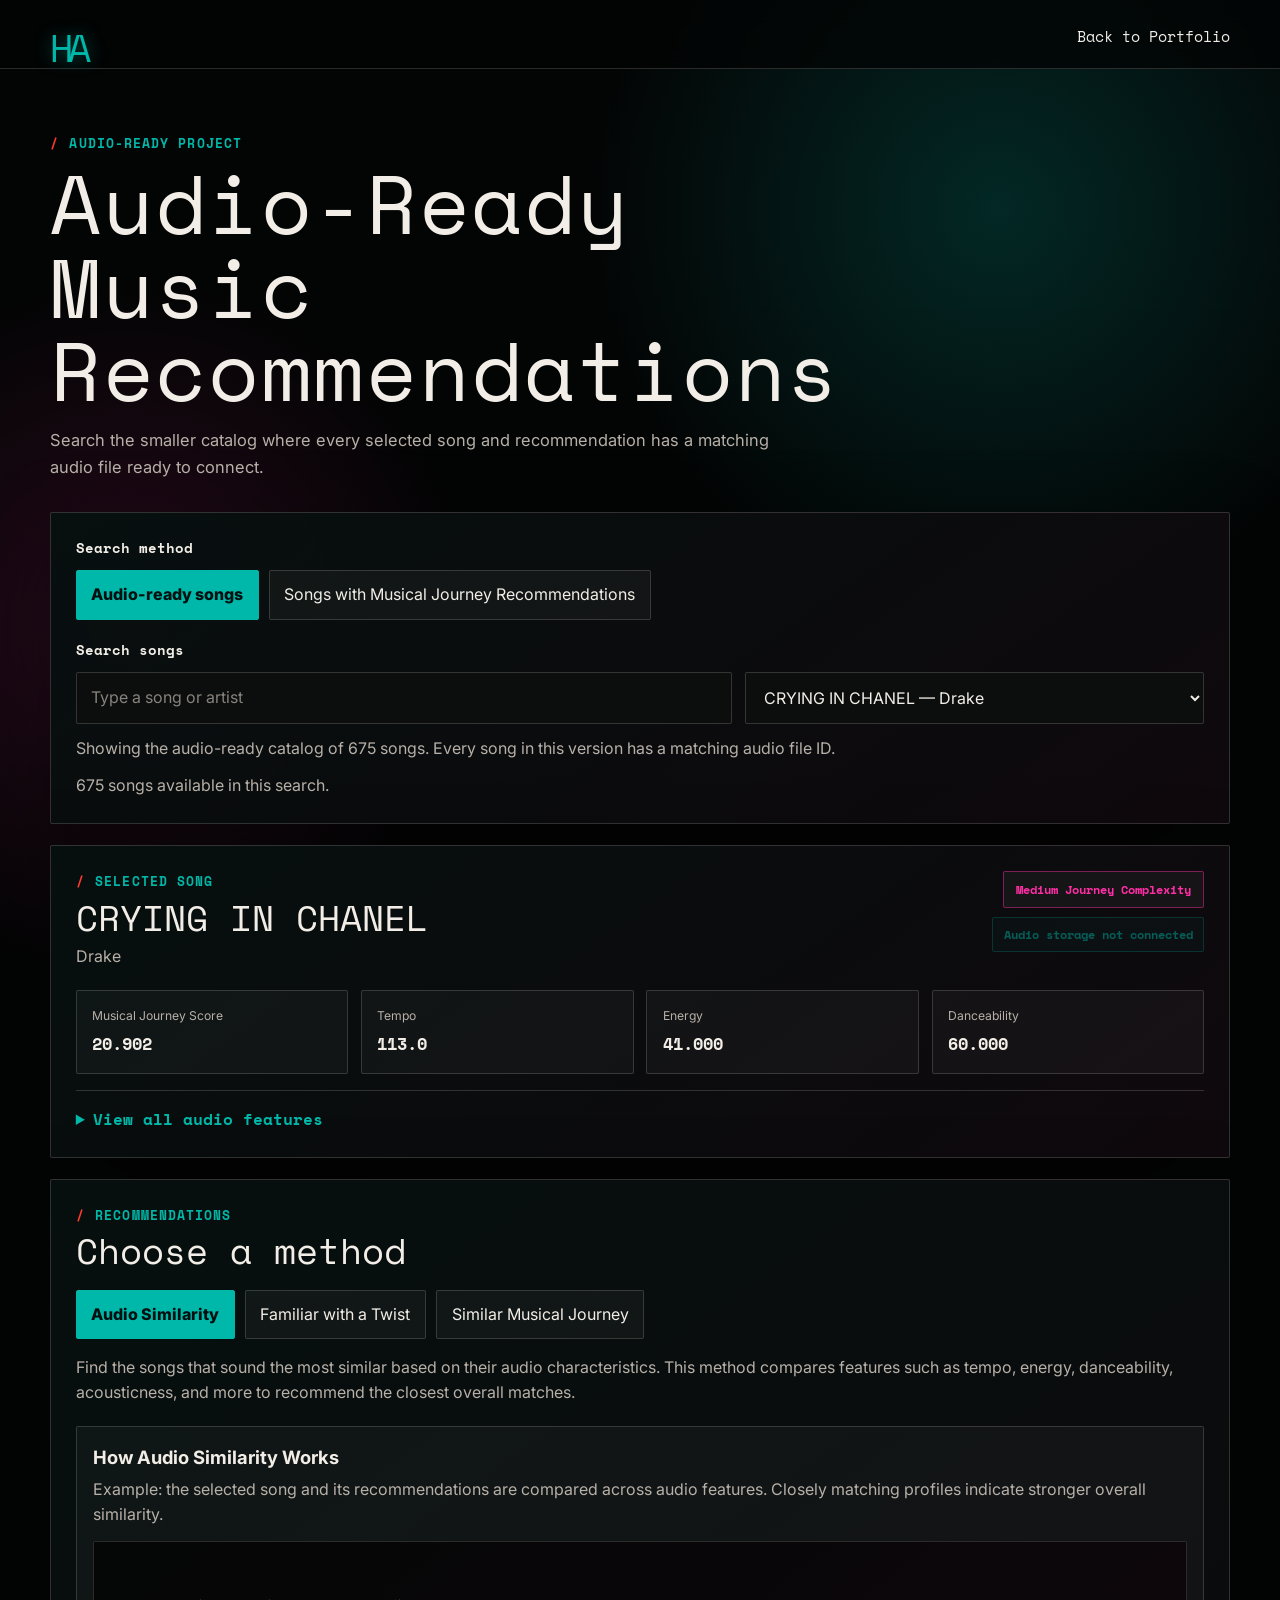
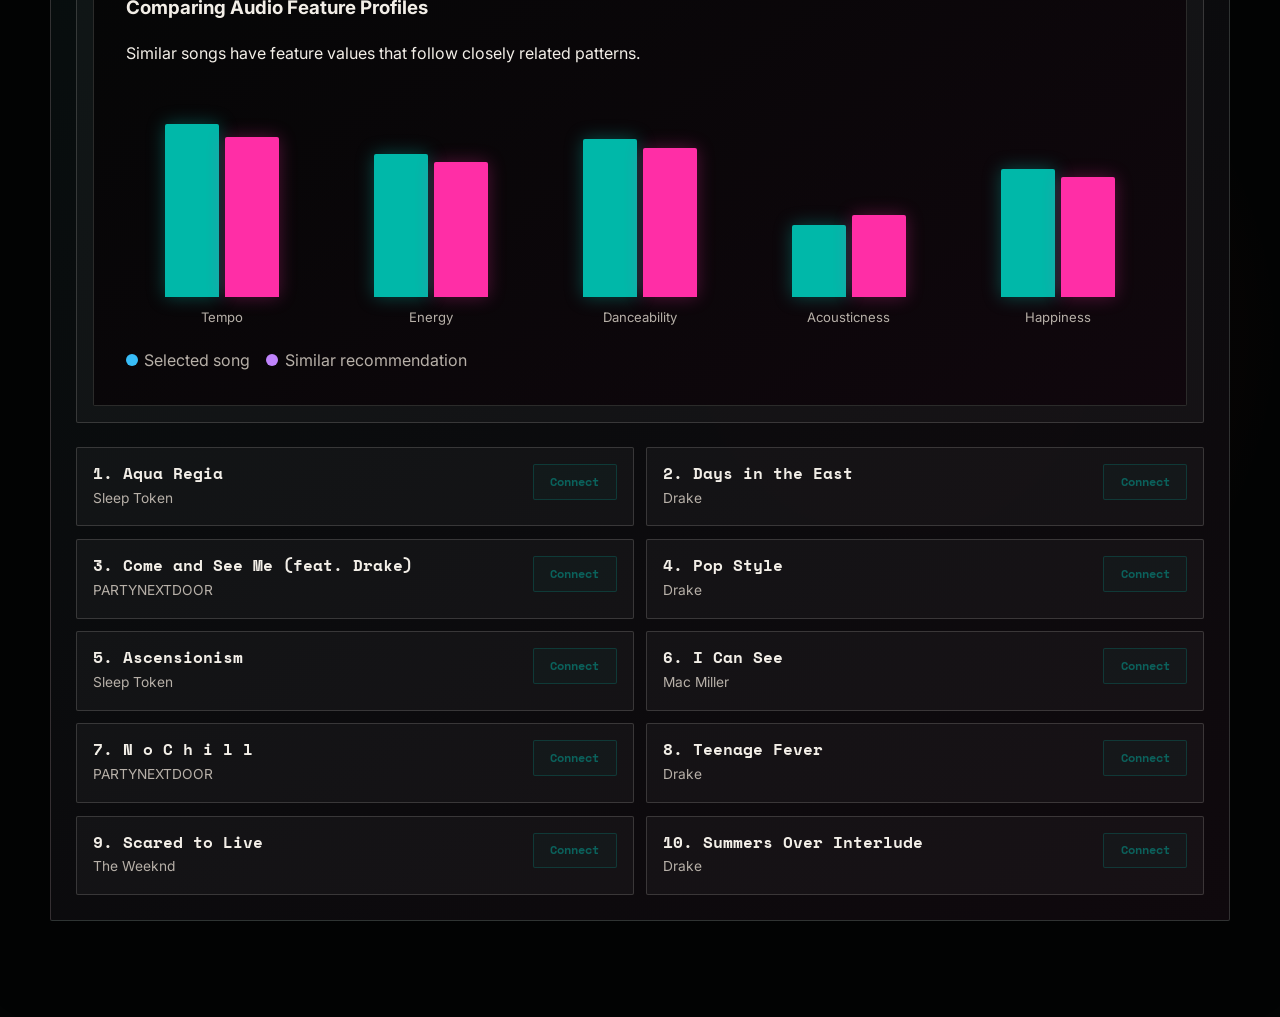
==== recommender-audio/index.html @ a824768b "Add audio-only recommender" ====
<!DOCTYPE html>
<html lang="en">
<head>
  <meta charset="UTF-8">
  <meta name="viewport" content="width=device-width, initial-scale=1.0">
  <title>Audio-Ready Music Recommendations | Harris_A Portfolio</title>
  <meta name="description" content="Audio-ready version of the interactive music recommender using only songs with connected audio files.">
  <link rel="preconnect" href="https://fonts.googleapis.com">
  <link rel="preconnect" href="https://fonts.gstatic.com" crossorigin>
  <link href="https://fonts.googleapis.com/css2?family=Inter:wght@300;400;500;600;700;800&family=Space+Mono:wght@400;700&display=swap" rel="stylesheet">
  <link rel="stylesheet" href="recommender.css">
  <style>
    .search-mode-row { display:flex; flex-wrap:wrap; gap:.65rem; margin-bottom:1.2rem; }
    .search-mode { min-height:40px; padding:.68rem .9rem; border:1px solid var(--border); border-radius:2px; color:var(--text); background:rgba(242,238,231,.04); cursor:pointer; }
    .search-mode.active { color:#021010; background:var(--teal); border-color:var(--teal); font-weight:800; }
    .search-mode-note, .trajectory-method-note { margin:.75rem 0 0; color:var(--muted); }
    .trajectory-method-note { padding:.8rem 1rem; border:1px dashed var(--border); border-radius:2px; }
    .method-tab:disabled { opacity:.42; cursor:not-allowed; }

    .method-visual { margin:1.25rem 0 1.5rem; padding:1rem; border:1px solid var(--border); border-radius:2px; background:rgba(242,238,231,.035); }
    .method-visual-copy { margin-bottom:.9rem; }
    .method-visual-copy h3 { margin:0 0 .35rem; font-size:1.15rem; }
    .method-visual-copy p { margin:0; color:var(--muted); line-height:1.55; }
    .method-visual-frame { overflow:hidden; border-radius:2px; background:#030404; border:1px solid var(--border); }
    .method-graphic { display:none; color:var(--text); background:linear-gradient(145deg,#050606,#10070d); }

    .audio-similarity-graphic { padding:2rem; min-height:330px; }
    .audio-bars { display:grid; grid-template-columns:repeat(5,1fr); gap:1rem; align-items:end; height:210px; margin-top:1.25rem; }
    .audio-bar-group { display:flex; justify-content:center; align-items:flex-end; gap:.35rem; height:100%; }
    .audio-bar { width:28%; min-width:18px; border-radius:2px 2px 0 0; }
    .audio-bar.selected { background:var(--teal); box-shadow:0 0 18px rgba(0,184,169,.38); }
    .audio-bar.match { background:var(--magenta); box-shadow:0 0 18px rgba(255,46,166,.3); }
    .audio-labels { display:grid; grid-template-columns:repeat(5,1fr); gap:1rem; margin-top:.65rem; text-align:center; color:var(--muted); font-size:.82rem; }
    .audio-legend { display:flex; flex-wrap:wrap; gap:1rem; margin-top:1.25rem; color:var(--muted); }
    .legend-dot { width:.75rem; height:.75rem; border-radius:50%; display:inline-block; margin-right:.4rem; }

    .svg-explainer { padding:.85rem; }
    .svg-explainer svg { display:block; width:100%; height:auto; max-height:500px; }
    .svg-title { font:700 26px "Space Mono",monospace; fill:#f2eee7; }
    .svg-subtitle { font:500 13px Inter,sans-serif; fill:#b7b0a8; }
    .svg-label { font:600 13px Inter,sans-serif; fill:#f2eee7; }
    .svg-small { font:500 11px Inter,sans-serif; fill:#b7b0a8; }
    .svg-axis { stroke:#7b7770; stroke-width:1.5; }
    .svg-grid { stroke:#1b4f4d; stroke-width:1; opacity:.48; }

    @media (max-width:650px) {
      .method-visual { padding:.7rem; }
      .audio-similarity-graphic { padding:1rem; min-height:280px; }
      .audio-bars { gap:.4rem; }
      .audio-labels { gap:.3rem; font-size:.65rem; }
      .svg-explainer { padding:.2rem; }
    }
  </style>
</head>
<body>
  <header class="rec-header">
    <div class="rec-container rec-nav">
      <a class="brand" href="../index.html">HA</a>
      <a class="back-link" href="../index.html">Back to Portfolio</a>
    </div>
  </header>

  <main class="rec-container">
    <section class="intro">
      <p class="eyebrow">Audio-Ready Project</p>
      <h1>Audio-Ready Music Recommendations</h1>
      <p>Search the smaller catalog where every selected song and recommendation has a matching audio file ready to connect.</p>
    </section>

    <section class="search-panel">
      <label>Search method</label>
      <div class="search-mode-row">
        <button class="search-mode active" type="button" data-search-mode="all">Audio-ready songs</button>
        <button class="search-mode" type="button" data-search-mode="trajectory">Songs with Musical Journey Recommendations</button>
      </div>
      <label for="song-search">Search songs</label>
      <div class="search-row">
        <input id="song-search" type="search" placeholder="Type a song or artist" autocomplete="off">
        <select id="song-select" aria-label="Select a song"><option value="">Loading songs...</option></select>
      </div>
      <p id="search-mode-note" class="search-mode-note"></p>
      <p id="load-status" class="status" role="status"></p>
    </section>

    <section id="selected-song" class="song-panel hidden">
      <div class="song-heading">
        <div><p class="eyebrow">Selected Song</p><h2 id="selected-title"></h2><p id="selected-artist" class="artist"></p></div>
        <div class="selected-actions">
          <div id="trajectory-badge" class="trajectory-badge"></div>
          <div id="selected-audio" class="selected-audio"></div>
        </div>
      </div>
      <div class="stats-grid">
        <article class="stat-card"><span>Musical Journey Score</span><strong id="trajectory-score">Unavailable</strong></article>
        <article class="stat-card"><span>Tempo</span><strong id="tempo-value">Unavailable</strong></article>
        <article class="stat-card"><span>Energy</span><strong id="energy-value">Unavailable</strong></article>
        <article class="stat-card"><span>Danceability</span><strong id="danceability-value">Unavailable</strong></article>
      </div>
      <details class="feature-details"><summary>View all audio features</summary><div id="feature-grid" class="feature-grid"></div></details>
    </section>

    <section id="recommendation-section" class="recommendation-panel hidden">
      <div class="section-title-row"><div><p class="eyebrow">Recommendations</p><h2>Choose a method</h2></div></div>
      <div class="method-tabs" role="tablist" aria-label="Recommendation method">
        <button class="method-tab active" type="button" data-method="cosine">Audio Similarity</button>
        <button class="method-tab" type="button" data-method="unique">Familiar with a Twist</button>
        <button class="method-tab" type="button" data-method="trajectory">Similar Musical Journey</button>
      </div>
      <p id="trajectory-method-note" class="trajectory-method-note hidden"></p>
      <p id="method-description" class="method-description"></p>

      <section id="method-visual" class="method-visual" aria-live="polite">
        <div class="method-visual-copy">
          <h3 id="method-visual-title"></h3>
          <p id="method-visual-caption"></p>
        </div>
        <div class="method-visual-frame">
          <div id="audio-similarity-graphic" class="method-graphic audio-similarity-graphic">
            <h3>Comparing Audio Feature Profiles</h3>
            <p>Similar songs have feature values that follow closely related patterns.</p>
            <div class="audio-bars">
              <div class="audio-bar-group"><span class="audio-bar selected" style="height:82%"></span><span class="audio-bar match" style="height:76%"></span></div>
              <div class="audio-bar-group"><span class="audio-bar selected" style="height:68%"></span><span class="audio-bar match" style="height:64%"></span></div>
              <div class="audio-bar-group"><span class="audio-bar selected" style="height:75%"></span><span class="audio-bar match" style="height:71%"></span></div>
              <div class="audio-bar-group"><span class="audio-bar selected" style="height:34%"></span><span class="audio-bar match" style="height:39%"></span></div>
              <div class="audio-bar-group"><span class="audio-bar selected" style="height:61%"></span><span class="audio-bar match" style="height:57%"></span></div>
            </div>
            <div class="audio-labels"><span>Tempo</span><span>Energy</span><span>Danceability</span><span>Acousticness</span><span>Happiness</span></div>
            <div class="audio-legend"><span><i class="legend-dot" style="background:#38bdf8"></i>Selected song</span><span><i class="legend-dot" style="background:#c084fc"></i>Similar recommendation</span></div>
          </div>

          <div id="unique-graphic" class="method-graphic svg-explainer">
            <svg viewBox="0 0 760 500" role="img" aria-labelledby="uniqueSvgTitle uniqueSvgDesc">
              <title id="uniqueSvgTitle">Familiar with a Twist recommendation example</title>
              <desc id="uniqueSvgDesc">A one-quadrant scatter plot of all songs. Ten equal red circles form a local cluster of the most similar sounding songs. A dashed yellow arrow points to the red point furthest toward the top right.</desc>
              <defs>
                <marker id="uniqueArrow" markerWidth="12" markerHeight="12" refX="10" refY="6" orient="auto"><path d="M0,0 L12,6 L0,12 Z" fill="#fbbf24"/></marker>
                <filter id="redGlow"><feGaussianBlur stdDeviation="3" result="b"/><feMerge><feMergeNode in="b"/><feMergeNode in="SourceGraphic"/></feMerge></filter>
                <filter id="yellowGlow"><feGaussianBlur stdDeviation="4" result="b"/><feMerge><feMergeNode in="b"/><feMergeNode in="SourceGraphic"/></feMerge></filter>
              </defs>
              <rect x="0" y="0" width="760" height="500" rx="22" fill="#0d1324"/>
              <text x="38" y="44" class="svg-title">Familiar with a Twist</text>
              <text x="38" y="67" class="svg-subtitle">Find a similar-sounding song that is also unusually distinctive.</text>

              <g transform="translate(82,92)">
                <line x1="0" y1="270" x2="520" y2="270" class="svg-axis"/>
                <line x1="0" y1="270" x2="0" y2="0" class="svg-axis"/>
                <g class="svg-grid">
                  <line x1="0" y1="216" x2="520" y2="216"/><line x1="0" y1="162" x2="520" y2="162"/><line x1="0" y1="108" x2="520" y2="108"/><line x1="0" y1="54" x2="520" y2="54"/>
                  <line x1="104" y1="0" x2="104" y2="270"/><line x1="208" y1="0" x2="208" y2="270"/><line x1="312" y1="0" x2="312" y2="270"/><line x1="416" y1="0" x2="416" y2="270"/>
                </g>
                <g fill="#6b7280" opacity=".72">
                  <circle cx="38" cy="242" r="4"/><circle cx="68" cy="220" r="4"/><circle cx="92" cy="245" r="4"/><circle cx="118" cy="201" r="4"/><circle cx="145" cy="231" r="4"/><circle cx="165" cy="186" r="4"/><circle cx="190" cy="214" r="4"/><circle cx="215" cy="174" r="4"/><circle cx="237" cy="225" r="4"/><circle cx="260" cy="145" r="4"/><circle cx="285" cy="198" r="4"/><circle cx="310" cy="130" r="4"/><circle cx="338" cy="178" r="4"/><circle cx="365" cy="110" r="4"/><circle cx="388" cy="154" r="4"/><circle cx="415" cy="88" r="4"/><circle cx="448" cy="126" r="4"/><circle cx="485" cy="65" r="4"/><circle cx="498" cy="113" r="4"/><circle cx="455" cy="196" r="4"/><circle cx="398" cy="224" r="4"/><circle cx="325" cy="240" r="4"/><circle cx="276" cy="92" r="4"/><circle cx="201" cy="106" r="4"/><circle cx="132" cy="147" r="4"/>
                </g>
                <g fill="#ef4444" filter="url(#redGlow)">
                  <circle cx="278" cy="186" r="8"/><circle cx="300" cy="165" r="8"/><circle cx="315" cy="199" r="8"/><circle cx="329" cy="149" r="8"/><circle cx="344" cy="181" r="8"/>
                  <circle cx="361" cy="158" r="8"/><circle cx="374" cy="194" r="8"/><circle cx="390" cy="169" r="8"/><circle cx="407" cy="183" r="8"/><circle cx="420" cy="132" r="8"/>
                </g>
                <path d="M505 50 C478 66 452 91 426 125" fill="none" stroke="#fbbf24" stroke-width="3" stroke-dasharray="8 7" marker-end="url(#uniqueArrow)" filter="url(#yellowGlow)"/>
                <text x="342" y="30" fill="#fbbf24" style="font:700 15px Inter,sans-serif">Recommended song</text>
                <text x="342" y="48" class="svg-small">Furthest along both axes among</text>
                <text x="342" y="63" class="svg-small">the 10 most similar sounding songs</text>
                <text x="430" y="298" class="svg-small">More unique on X axis →</text>
                <text x="-205" y="-22" class="svg-small" transform="rotate(-90)">More unique on Y axis →</text>
              </g>

              <g transform="translate(82,390)">
                <circle cx="0" cy="0" r="6" fill="#6b7280"/><text x="14" y="4" class="svg-small">All songs</text>
                <circle cx="130" cy="0" r="7" fill="#ef4444"/><text x="145" y="4" class="svg-small">10 most similar sounding songs</text>
              </g>
              <text x="82" y="432" class="svg-subtitle">Gray points represent all songs. Red points represent the 10 songs that sound most similar.</text>
              <text x="82" y="453" class="svg-subtitle">The recommendation is the red song furthest along both axes within that local cluster.</text>
              <text x="82" y="474" fill="#f8fafc" style="font:700 13px Inter,sans-serif">This gives you a familiar song with a unique twist.</text>
            </svg>
          </div>

          <div id="trajectory-graphic" class="method-graphic svg-explainer">
            <svg viewBox="0 0 760 500" role="img" aria-labelledby="journeySvgTitle journeySvgDesc">
              <title id="journeySvgTitle">Similar Musical Journey example</title>
              <desc id="journeySvgDesc">A three-dimensional feature-space graph showing a neon path through separated thirty-second song segments from start to finish.</desc>
              <defs>
                <linearGradient id="journeyLine" x1="0" y1="1" x2="1" y2="0"><stop offset="0" stop-color="#3b82f6"/><stop offset=".5" stop-color="#d946ef"/><stop offset="1" stop-color="#fb7185"/></linearGradient>
                <filter id="journeyGlow"><feGaussianBlur stdDeviation="5" result="b"/><feMerge><feMergeNode in="b"/><feMergeNode in="SourceGraphic"/></feMerge></filter>
              </defs>
              <rect x="0" y="0" width="760" height="500" rx="22" fill="#0d1324"/>
              <text x="38" y="44" class="svg-title">Similar Musical Journey</text>
              <text x="38" y="67" class="svg-subtitle">Follow how a song's audio changes from one 30-second segment to the next.</text>

              <g transform="translate(92,104)">
                <polygon points="45,260 470,260 575,185 150,185" fill="#111a2d" stroke="#334155" stroke-width="1.3"/>
                <polygon points="45,260 150,185 150,38 45,112" fill="#0e1728" stroke="#334155" stroke-width="1.3"/>
                <line x1="45" y1="260" x2="470" y2="260" class="svg-axis"/>
                <line x1="45" y1="260" x2="150" y2="185" class="svg-axis"/>
                <line x1="45" y1="260" x2="45" y2="112" class="svg-axis"/>
                <line x1="470" y1="260" x2="575" y2="185" class="svg-axis"/>
                <line x1="150" y1="185" x2="575" y2="185" class="svg-axis"/>
                <line x1="150" y1="185" x2="150" y2="38" class="svg-axis"/>
                <line x1="45" y1="112" x2="150" y2="38" class="svg-axis"/>

                <g class="svg-grid">
                  <line x1="130" y1="260" x2="235" y2="185"/><line x1="215" y1="260" x2="320" y2="185"/><line x1="300" y1="260" x2="405" y2="185"/><line x1="385" y1="260" x2="490" y2="185"/>
                  <line x1="66" y1="245" x2="491" y2="245"/><line x1="87" y1="230" x2="512" y2="230"/><line x1="108" y1="215" x2="533" y2="215"/><line x1="129" y1="200" x2="554" y2="200"/>
                  <line x1="45" y1="210" x2="150" y2="136"/><line x1="45" y1="160" x2="150" y2="86"/>
                </g>

                <g stroke="#64748b" stroke-width="1" stroke-dasharray="4 5" opacity=".65">
                  <line x1="92" y1="228" x2="92" y2="248"/><line x1="180" y1="162" x2="180" y2="207"/><line x1="270" y1="203" x2="270" y2="221"/>
                  <line x1="355" y1="119" x2="355" y2="204"/><line x1="450" y1="157" x2="450" y2="194"/><line x1="540" y1="72" x2="540" y2="188"/>
                </g>

                <path d="M92 228 C124 205 145 179 180 162 S235 181 270 203 S326 151 355 119 S414 131 450 157 S511 102 540 72" fill="none" stroke="url(#journeyLine)" stroke-width="7" stroke-linecap="round" filter="url(#journeyGlow)"/>
                <g stroke="#ffffff" stroke-width="2">
                  <circle cx="92" cy="228" r="11" fill="#3b82f6"/><circle cx="180" cy="162" r="10" fill="#6366f1"/><circle cx="270" cy="203" r="10" fill="#a855f7"/>
                  <circle cx="355" cy="119" r="10" fill="#d946ef"/><circle cx="450" cy="157" r="10" fill="#f472b6"/><circle cx="540" cy="72" r="11" fill="#fb7185"/>
                </g>
                <g class="svg-label">
                  <text x="66" y="278">Start</text><text x="69" y="294" class="svg-small">0:00</text>
                  <text x="156" y="143">0:30</text><text x="246" y="232">1:00</text><text x="332" y="99">1:30</text><text x="426" y="181">2:00</text><text x="519" y="50">Finish</text>
                </g>
                <text x="404" y="286" class="svg-small">Feature dimension 1 →</text>
                <text x="480" y="224" class="svg-small" transform="rotate(-35 480 224)">Feature dimension 2 →</text>
                <text x="-205" y="20" class="svg-small" transform="rotate(-90)">Feature dimension 3 →</text>
              </g>
              <text x="92" y="446" class="svg-subtitle">Each point is a 30-second segment placed in a three-dimensional audio feature space.</text>
              <text x="92" y="467" class="svg-subtitle">Songs are recommended when their paths change in a similar way from beginning to end.</text>
            </svg>
          </div>
        </div>
      </section>

      <div id="recommendation-list" class="recommendation-list"></div>
    </section>
  </main>
  <script src="audio-config.js?v=audio-only-1"></script>
  <script src="recommender.js?v=audio-only-1"></script>
</body>
</html>
---- recommender-audio/recommender.css ----
:root {
  --bg: #030404;
  --panel: #070808;
  --panel-2: #0d0f0f;
  --text: #f2eee7;
  --muted: #b7b0a8;
  --teal: #00b8a9;
  --magenta: #ff2ea6;
  --red: #ff3b30;
  --border: rgba(242,238,231,0.17);
  --accent: var(--teal);
  --accent-2: var(--magenta);
}

* {
  box-sizing: border-box;
}

html {
  color-scheme: dark;
}

body {
  position: relative;
  margin: 0;
  min-height: 100vh;
  font-family: "Inter", system-ui, sans-serif;
  color: var(--text);
  background:
    radial-gradient(circle at 78% 8%, rgba(0,184,169,0.2), transparent 26rem),
    radial-gradient(circle at 10% 24%, rgba(255,46,166,0.14), transparent 22rem),
    radial-gradient(circle at 70% 74%, rgba(255,59,48,0.12), transparent 24rem),
    var(--bg);
  line-height: 1.58;
}

body::before {
  content: "";
  position: fixed;
  inset: 0;
  z-index: 0;
  pointer-events: none;
  background:
    linear-gradient(rgba(0,184,169,0.05) 1px, transparent 1px),
    linear-gradient(90deg, rgba(0,184,169,0.04) 1px, transparent 1px);
  background-size: 76px 76px;
  opacity: 0.3;
}

button,
input,
select {
  font: inherit;
}

a {
  color: inherit;
  text-decoration: none;
}

.rec-header,
main {
  position: relative;
  z-index: 1;
}

.rec-container {
  width: min(1180px, 94%);
  margin: 0 auto;
}

.rec-header {
  position: sticky;
  top: 0;
  z-index: 20;
  border-bottom: 1px solid var(--border);
  background: rgba(3,4,4,0.78);
  backdrop-filter: blur(14px);
}

.rec-nav {
  min-height: 68px;
  display: flex;
  align-items: flex-end;
  justify-content: space-between;
  gap: 1rem;
}

.brand {
  color: var(--teal);
  font-family: "Space Mono", monospace;
  font-size: 2.35rem;
  line-height: 1;
  font-weight: 400;
  letter-spacing: -0.12em;
  text-shadow: 0 0 18px rgba(0,184,169,0.48);
}

.back-link {
  display: block;
  padding: 0 0 1.05rem;
  color: var(--text);
  font-family: "Space Mono", monospace;
  font-size: 0.95rem;
  border-bottom: 3px solid transparent;
}

.back-link:hover {
  border-color: var(--teal);
}

main {
  padding: 4rem 0 6rem;
}

.intro {
  max-width: 840px;
  margin-bottom: 2rem;
}

.intro h1 {
  margin: 0.45rem 0 1rem;
  color: var(--text);
  font-family: "Space Mono", monospace;
  font-size: clamp(2.4rem, 6.5vw, 5.6rem);
  font-weight: 400;
  line-height: 1;
  letter-spacing: 0.02em;
}

.intro p:last-child {
  max-width: 720px;
  color: var(--muted);
  font-size: 1.03rem;
}

.eyebrow {
  margin: 0;
  color: var(--teal);
  font-family: "Space Mono", monospace;
  text-transform: uppercase;
  letter-spacing: 0.08em;
  font-size: 0.84rem;
  font-weight: 700;
}

.eyebrow::before {
  content: "/";
  color: var(--red);
  margin-right: 0.65rem;
}

.search-panel,
.song-panel,
.recommendation-panel {
  margin-top: 1.3rem;
  padding: clamp(1rem, 3vw, 1.55rem);
  border: 1px solid var(--border);
  border-radius: 2px;
  background:
    linear-gradient(145deg, rgba(0,184,169,0.045), rgba(255,46,166,0.035)),
    rgba(7,8,8,0.94);
  box-shadow: 0 26px 80px rgba(0,0,0,0.34);
}

.search-panel label {
  display: block;
  margin-bottom: 0.65rem;
  color: var(--text);
  font-family: "Space Mono", monospace;
  font-size: 0.9rem;
  font-weight: 700;
}

.search-row {
  display: grid;
  grid-template-columns: minmax(0, 1fr) minmax(240px, 0.7fr);
  gap: 0.8rem;
}

input,
select {
  width: 100%;
  min-height: 48px;
  padding: 0.78rem 0.9rem;
  border: 1px solid var(--border);
  border-radius: 2px;
  color: var(--text);
  background: rgba(13,15,15,0.96);
}

input::placeholder {
  color: rgba(183,176,168,0.72);
}

input:focus,
select:focus,
button:focus-visible,
a:focus-visible {
  outline: 2px solid var(--teal);
  outline-offset: 2px;
}

.status {
  min-height: 1.4rem;
  margin: 0.75rem 0 0;
  color: var(--muted);
}

.hidden {
  display: none;
}

.song-heading,
.section-title-row {
  display: flex;
  justify-content: space-between;
  align-items: flex-start;
  gap: 1rem;
}

.song-heading h2,
.section-title-row h2 {
  margin: 0.4rem 0 0;
  color: var(--text);
  font-family: "Space Mono", monospace;
  font-size: clamp(1.4rem, 4vw, 2.25rem);
  font-weight: 400;
  line-height: 1.08;
}

.artist {
  margin: 0.4rem 0 0;
  color: var(--muted);
}

.selected-actions {
  flex: 0 0 auto;
  display: flex;
  flex-direction: column;
  align-items: flex-end;
  gap: 0.55rem;
}

.selected-audio {
  width: 100%;
  display: flex;
  justify-content: flex-end;
}

.trajectory-badge {
  flex: 0 0 auto;
  padding: 0.5rem 0.75rem;
  border: 1px solid var(--border);
  border-radius: 2px;
  font-family: "Space Mono", monospace;
  font-size: 0.76rem;
  font-weight: 700;
  text-transform: capitalize;
  background: rgba(242,238,231,0.045);
}

.trajectory-badge.low {
  border-color: rgba(0,184,169,0.48);
  color: var(--teal);
}

.trajectory-badge.medium {
  border-color: rgba(255,46,166,0.44);
  color: var(--magenta);
}

.trajectory-badge.high {
  border-color: rgba(255,59,48,0.5);
  color: var(--red);
}

.stats-grid {
  display: grid;
  grid-template-columns: repeat(4, minmax(0, 1fr));
  gap: 0.8rem;
  margin-top: 1.3rem;
}

.stat-card,
.feature-item {
  padding: 0.95rem;
  border: 1px solid var(--border);
  border-radius: 2px;
  background: rgba(242,238,231,0.035);
}

.stat-card span,
.feature-item span {
  display: block;
  color: var(--muted);
  font-size: 0.76rem;
  text-transform: capitalize;
}

.stat-card strong,
.feature-item strong {
  display: block;
  margin-top: 0.32rem;
  color: var(--text);
  font-family: "Space Mono", monospace;
  font-size: 1.08rem;
}

.feature-details {
  margin-top: 1rem;
  border-top: 1px solid var(--border);
  padding-top: 1rem;
}

.feature-details summary {
  cursor: pointer;
  color: var(--teal);
  font-family: "Space Mono", monospace;
  font-weight: 700;
}

.feature-grid {
  display: grid;
  grid-template-columns: repeat(5, minmax(0, 1fr));
  gap: 0.7rem;
  margin-top: 1rem;
}

.method-tabs {
  display: flex;
  flex-wrap: wrap;
  gap: 0.65rem;
  margin-top: 1.2rem;
}

.method-tab {
  min-height: 40px;
  padding: 0.68rem 0.9rem;
  border: 1px solid var(--border);
  border-radius: 2px;
  color: var(--text);
  background: rgba(242,238,231,0.04);
  cursor: pointer;
}

.method-tab:hover {
  border-color: rgba(0,184,169,0.7);
  color: var(--teal);
}

.method-tab.active {
  color: #021010;
  background: var(--teal);
  border-color: var(--teal);
  font-weight: 800;
}

.method-description {
  margin: 1rem 0;
  color: var(--muted);
}

.recommendation-list {
  display: grid;
  grid-template-columns: repeat(2, minmax(0, 1fr));
  gap: 0.8rem;
}

.recommendation-card {
  display: flex;
  justify-content: space-between;
  gap: 1rem;
  padding: 1rem;
  border: 1px solid var(--border);
  border-radius: 2px;
  background: rgba(242,238,231,0.035);
  cursor: pointer;
  transition: transform 0.22s ease, border-color 0.22s ease, background 0.22s ease;
}

.recommendation-card:hover {
  transform: translateY(-3px);
  border-color: rgba(255,46,166,0.52);
  background: rgba(242,238,231,0.055);
}

.recommendation-card h3 {
  margin: 0;
  color: var(--text);
  font-family: "Space Mono", monospace;
  font-size: 0.98rem;
  line-height: 1.25;
}

.recommendation-card p {
  margin: 0.25rem 0 0;
  color: var(--muted);
  font-size: 0.86rem;
}

.recommendation-meta {
  flex: 0 0 auto;
  display: flex;
  flex-direction: column;
  align-items: flex-end;
  gap: 0.55rem;
}

.score {
  color: var(--red);
  font-family: "Space Mono", monospace;
  font-weight: 700;
}

.audio-button {
  min-width: 84px;
  min-height: 34px;
  padding: 0.48rem 0.65rem;
  border: 1px solid rgba(0,184,169,0.45);
  border-radius: 2px;
  color: var(--teal);
  background: rgba(0,184,169,0.08);
  font-family: "Space Mono", monospace;
  font-size: 0.72rem;
  font-weight: 700;
  cursor: pointer;
  transition: border-color 0.22s ease, color 0.22s ease, background 0.22s ease;
}

.audio-button:hover {
  border-color: var(--magenta);
  color: var(--text);
  background: rgba(255,46,166,0.12);
}

.audio-button.playing {
  border-color: var(--red);
  color: #050606;
  background: var(--red);
}

.audio-button:disabled {
  cursor: not-allowed;
  opacity: 0.48;
}

.audio-button-large {
  min-width: 178px;
}

.empty-state {
  grid-column: 1 / -1;
  padding: 1rem;
  border: 1px dashed var(--border);
  border-radius: 2px;
  color: var(--muted);
}

@media (max-width: 800px) {
  .search-row {
    grid-template-columns: 1fr;
  }

  .stats-grid {
    grid-template-columns: repeat(2, minmax(0, 1fr));
  }

  .feature-grid {
    grid-template-columns: repeat(2, minmax(0, 1fr));
  }

  .recommendation-list {
    grid-template-columns: 1fr;
  }
}

@media (max-width: 520px) {
  .rec-container {
    width: min(100%, 94%);
  }

  main {
    padding-top: 2.7rem;
  }

  .rec-nav {
    min-height: 62px;
  }

  .brand {
    font-size: 1.9rem;
  }

  .back-link {
    font-size: 0.78rem;
    padding-bottom: 0.8rem;
  }

  .intro h1 {
    max-width: 100%;
    font-size: clamp(1.75rem, 8.7vw, 2.35rem);
    overflow-wrap: anywhere;
  }

  .song-heading {
    flex-direction: column;
  }

  .selected-actions,
  .trajectory-badge,
  .selected-audio {
    align-self: flex-start;
    align-items: flex-start;
    justify-content: flex-start;
  }

  .stats-grid,
  .feature-grid {
    grid-template-columns: 1fr;
  }

  .method-tabs {
    display: grid;
    grid-template-columns: 1fr;
  }

  .method-tab {
    width: 100%;
  }

  .recommendation-card {
    align-items: flex-start;
  }

  .recommendation-meta {
    align-items: flex-end;
  }
}
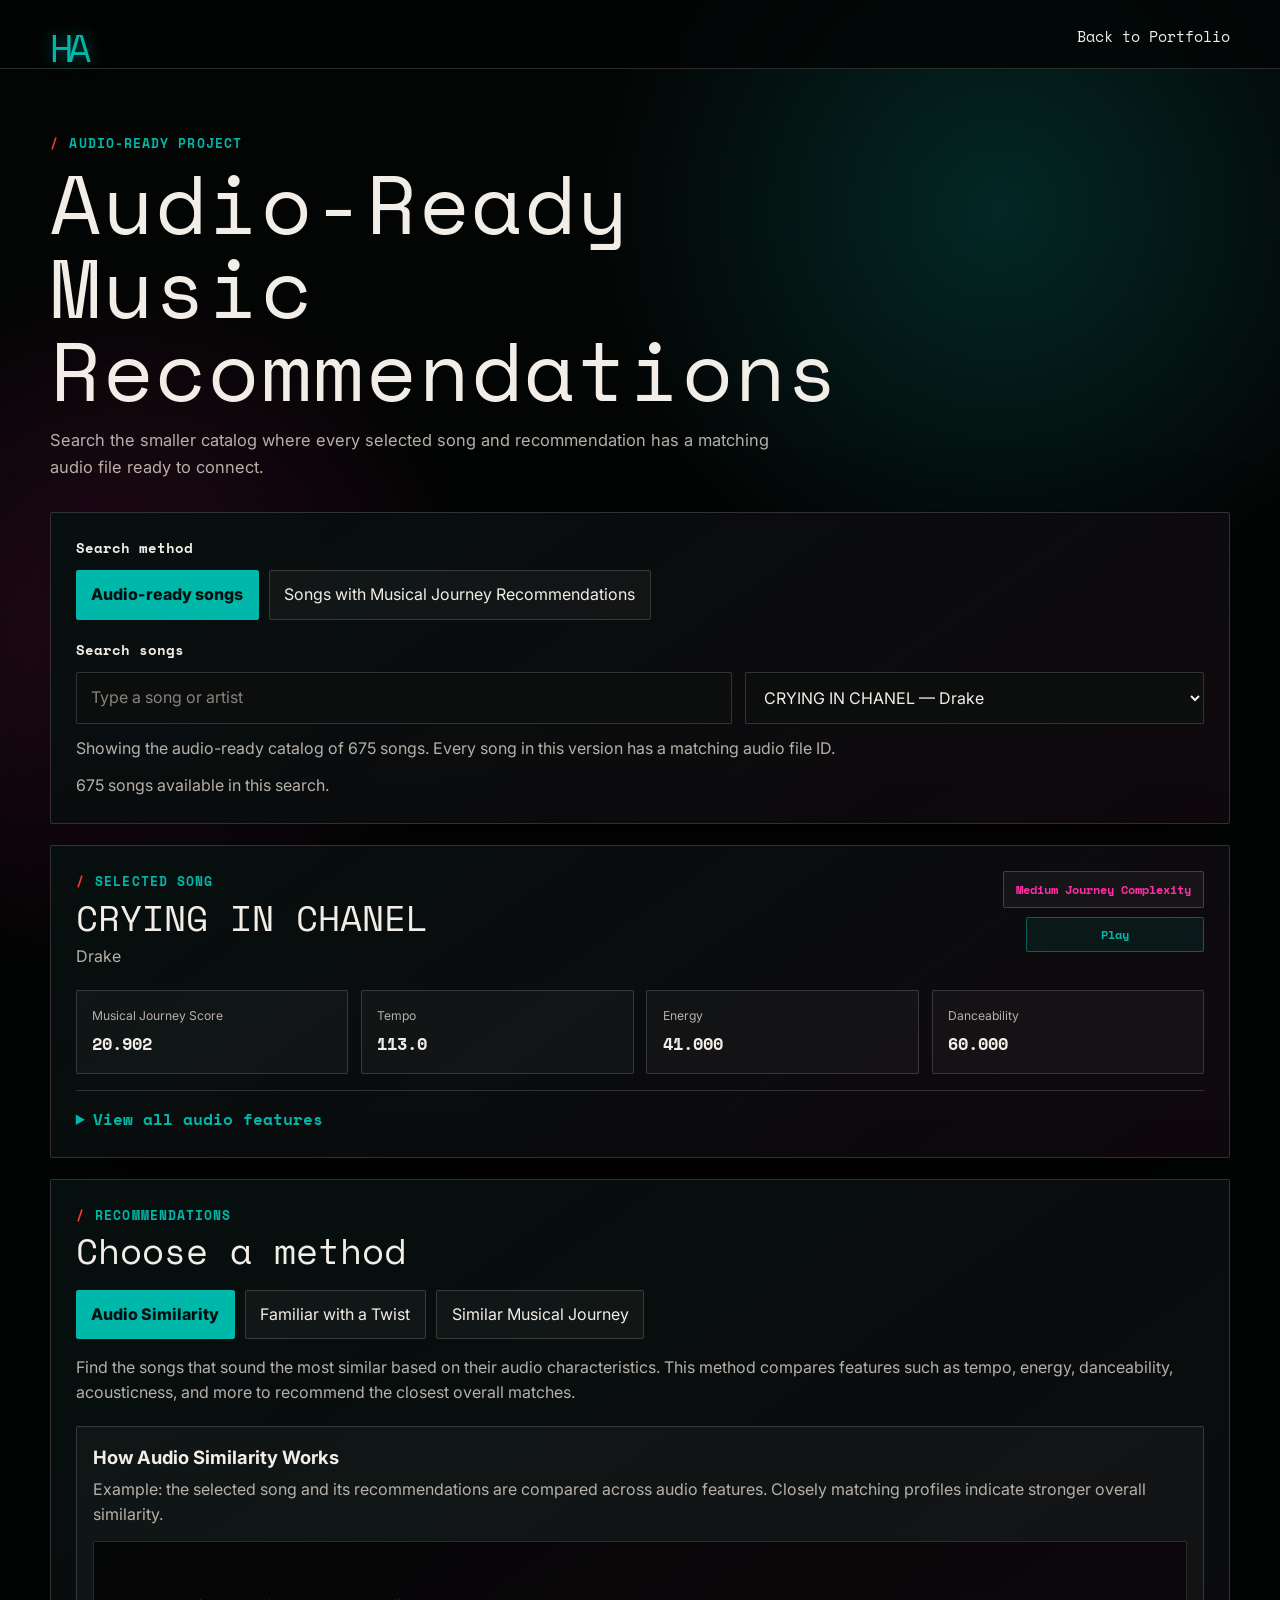
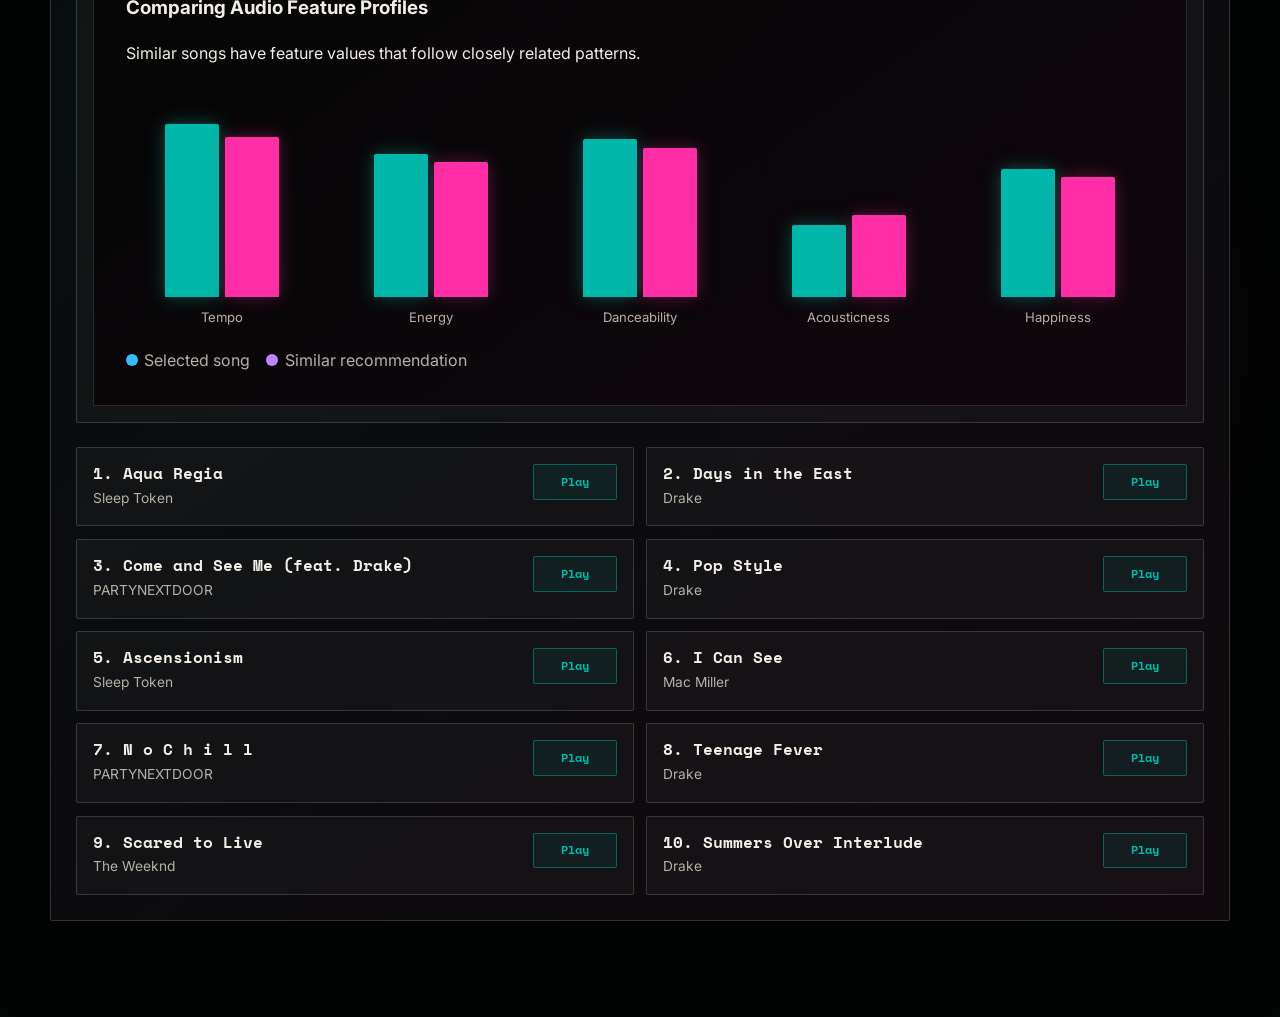
==== commit 1936c033: "Connect audio recommender to R2" ====
--- a/recommender-audio/index.html
+++ b/recommender-audio/index.html
@@ -231,7 +231,7 @@
       <div id="recommendation-list" class="recommendation-list"></div>
     </section>
   </main>
-  <script src="audio-config.js?v=audio-only-1"></script>
+  <script src="audio-config.js?v=audio-only-2"></script>
   <script src="recommender.js?v=audio-only-1"></script>
 </body>
 </html>
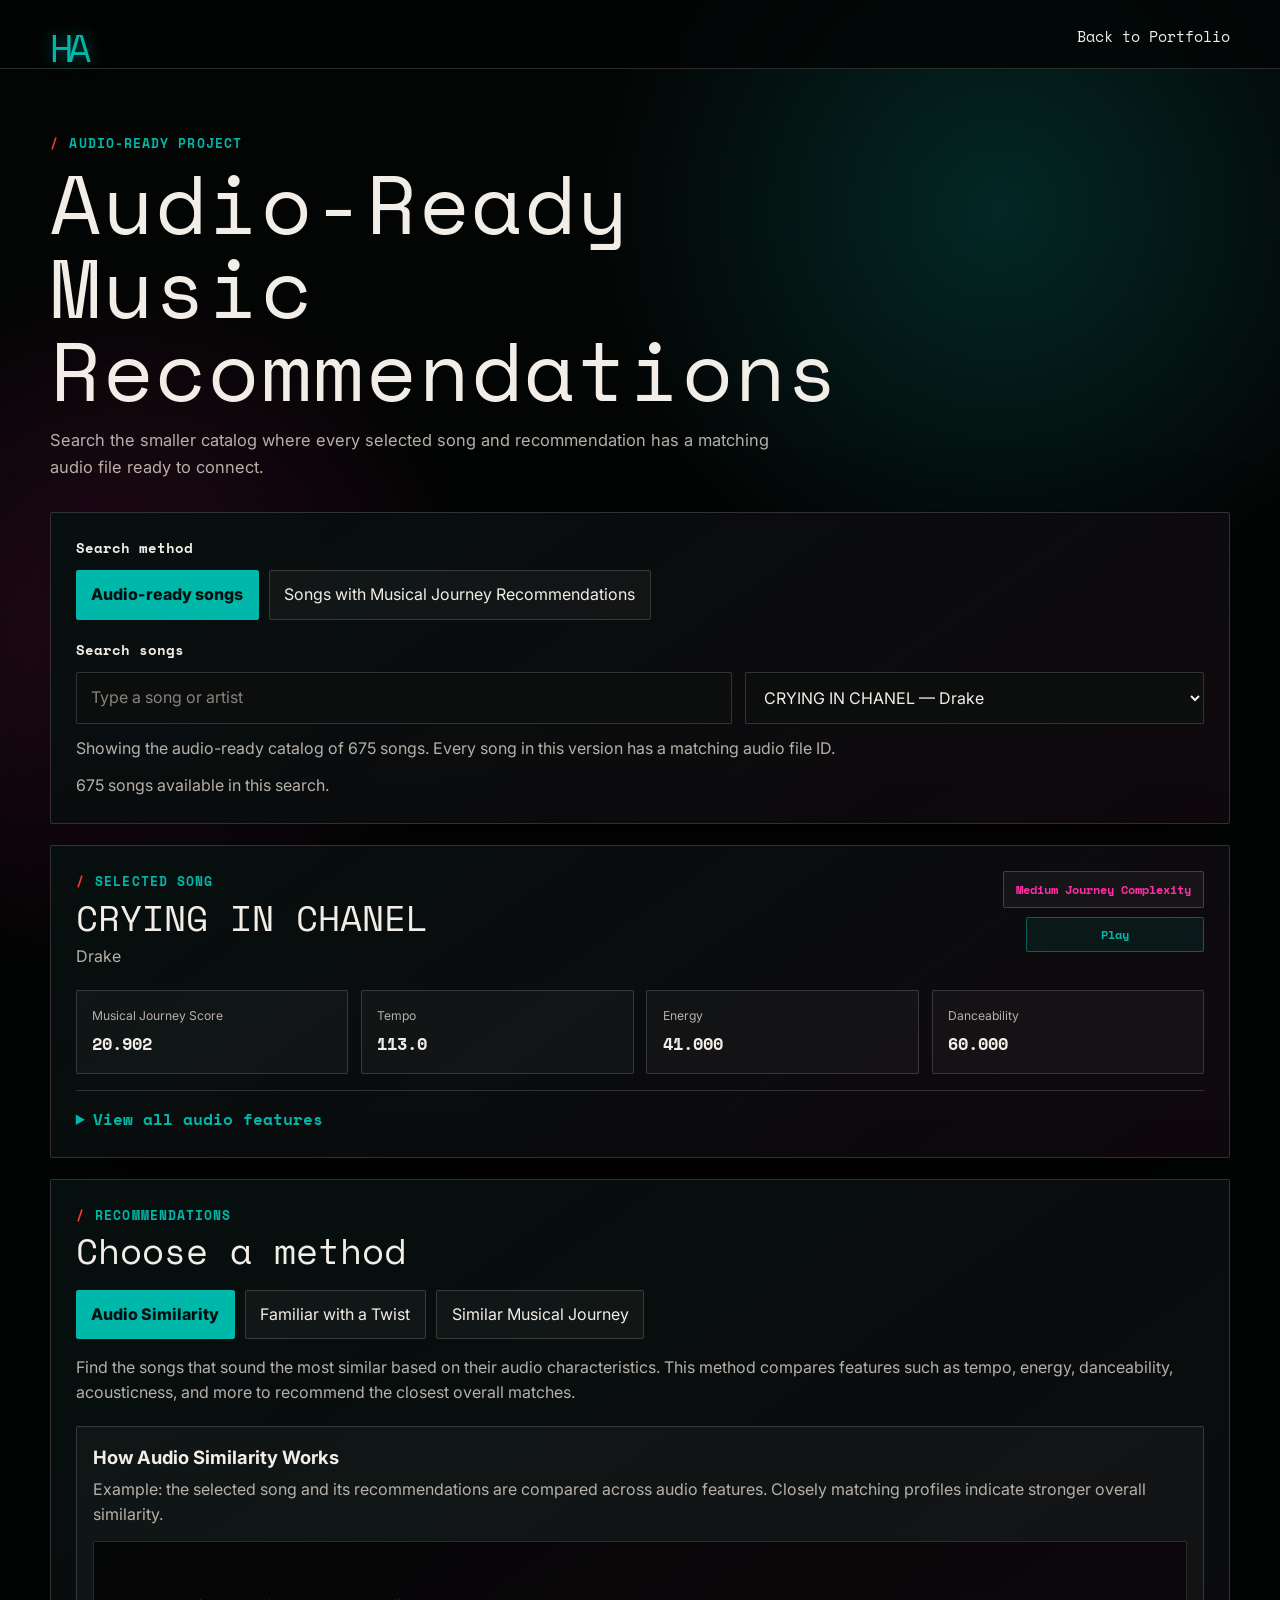
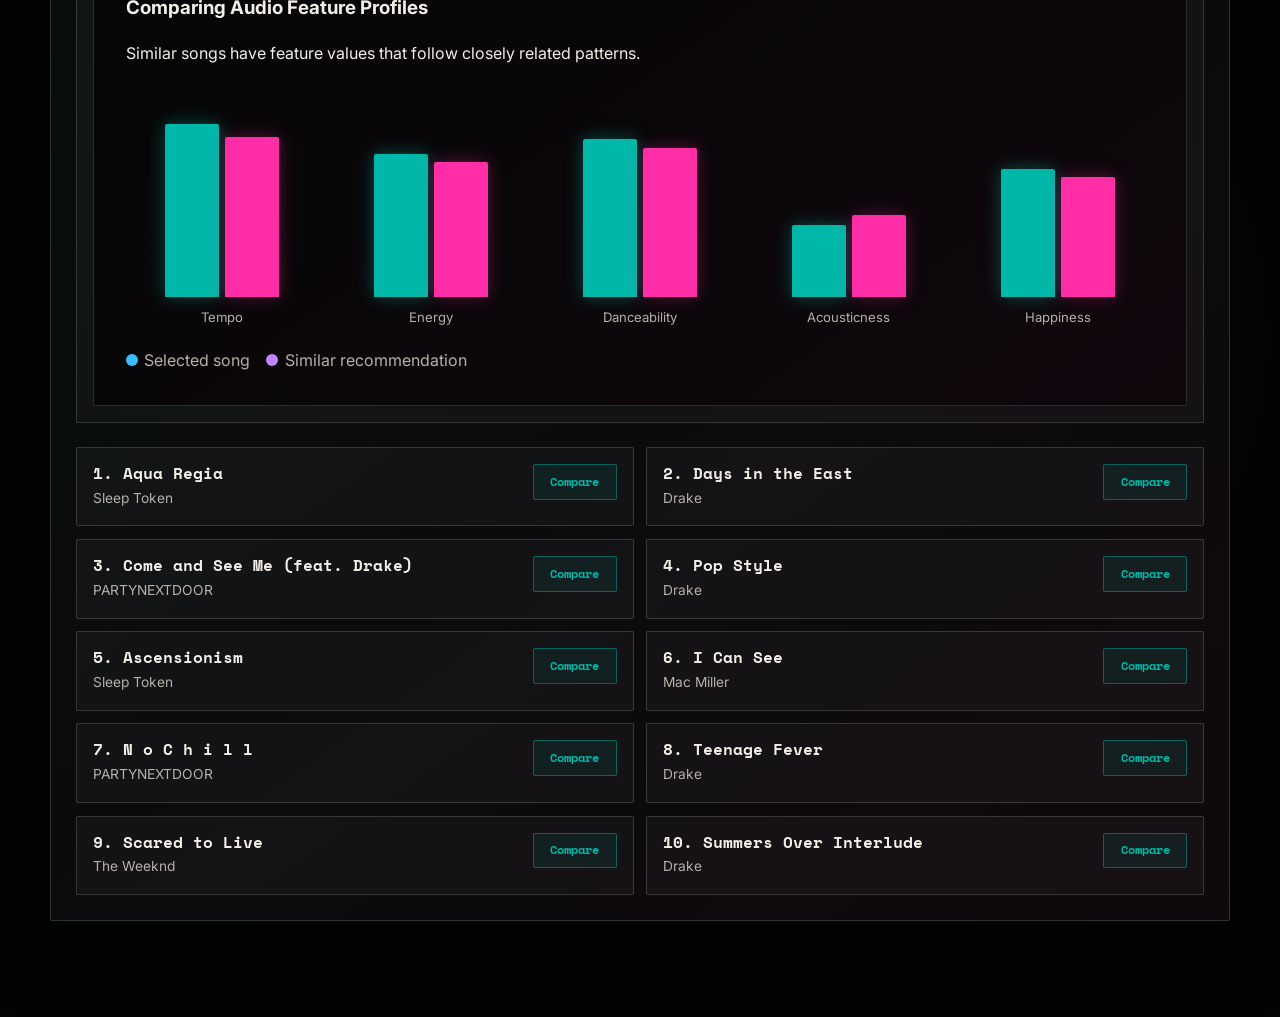
==== commit b678f156: "Add recommendation compare drawer" ====
--- a/recommender-audio/index.html
+++ b/recommender-audio/index.html
@@ -8,7 +8,7 @@
   <link rel="preconnect" href="https://fonts.googleapis.com">
   <link rel="preconnect" href="https://fonts.gstatic.com" crossorigin>
   <link href="https://fonts.googleapis.com/css2?family=Inter:wght@300;400;500;600;700;800&family=Space+Mono:wght@400;700&display=swap" rel="stylesheet">
-  <link rel="stylesheet" href="recommender.css">
+  <link rel="stylesheet" href="recommender.css?v=compare-drawer-1">
   <style>
     .search-mode-row { display:flex; flex-wrap:wrap; gap:.65rem; margin-bottom:1.2rem; }
     .search-mode { min-height:40px; padding:.68rem .9rem; border:1px solid var(--border); border-radius:2px; color:var(--text); background:rgba(242,238,231,.04); cursor:pointer; }
@@ -231,7 +231,7 @@
       <div id="recommendation-list" class="recommendation-list"></div>
     </section>
   </main>
-  <script src="audio-config.js?v=audio-only-2"></script>
-  <script src="recommender.js?v=audio-only-1"></script>
+  <script src="audio-config.js?v=audio-player-1"></script>
+  <script src="recommender.js?v=compare-drawer-1"></script>
 </body>
 </html>
--- a/recommender-audio/recommender.css
+++ b/recommender-audio/recommender.css
@@ -449,6 +449,249 @@
   min-width: 178px;
 }
 
+.audio-player {
+  display: grid;
+  grid-template-columns: minmax(0, 1fr) auto;
+  gap: 0.9rem 1rem;
+  align-items: center;
+  margin-top: 1.1rem;
+  padding: 0.95rem;
+  border: 1px solid rgba(0,184,169,0.34);
+  border-radius: 2px;
+  background:
+    linear-gradient(135deg, rgba(0,184,169,0.075), rgba(255,46,166,0.055)),
+    rgba(3,4,4,0.72);
+}
+
+.audio-player.hidden {
+  display: none;
+}
+
+.audio-player-meta {
+  min-width: 0;
+}
+
+.audio-player-meta span {
+  display: block;
+  color: var(--teal);
+  font-family: "Space Mono", monospace;
+  font-size: 0.72rem;
+  font-weight: 700;
+  text-transform: uppercase;
+  letter-spacing: 0.08em;
+}
+
+.audio-player-meta strong {
+  display: block;
+  margin-top: 0.25rem;
+  overflow: hidden;
+  color: var(--text);
+  font-family: "Space Mono", monospace;
+  font-size: 0.95rem;
+  font-weight: 400;
+  line-height: 1.25;
+  text-overflow: ellipsis;
+  white-space: nowrap;
+}
+
+.audio-player-controls {
+  display: flex;
+  align-items: center;
+  justify-content: flex-end;
+  gap: 0.45rem;
+}
+
+.audio-skip-button,
+.audio-speed {
+  min-height: 34px;
+  border: 1px solid var(--border);
+  border-radius: 2px;
+  color: var(--text);
+  background: rgba(242,238,231,0.045);
+  font-family: "Space Mono", monospace;
+  font-size: 0.72rem;
+  font-weight: 700;
+}
+
+.audio-skip-button {
+  min-width: 58px;
+  padding: 0.4rem 0.58rem;
+  cursor: pointer;
+}
+
+.audio-skip-button:hover {
+  border-color: var(--magenta);
+  color: var(--magenta);
+}
+
+.audio-speed {
+  width: auto;
+  min-width: 76px;
+  padding: 0.35rem 0.45rem;
+}
+
+.audio-timeline {
+  grid-column: 1 / -1;
+  display: grid;
+  grid-template-columns: 42px minmax(0, 1fr) 42px;
+  gap: 0.7rem;
+  align-items: center;
+  color: var(--muted);
+  font-family: "Space Mono", monospace;
+  font-size: 0.75rem;
+}
+
+.audio-timeline input[type="range"] {
+  width: 100%;
+  min-height: 28px;
+  padding: 0;
+  accent-color: var(--teal);
+  background: transparent;
+}
+
+body.compare-open {
+  overflow: hidden;
+}
+
+.compare-backdrop {
+  position: fixed;
+  inset: 0;
+  z-index: 80;
+  background: rgba(0,0,0,0.62);
+  opacity: 0;
+  transition: opacity 0.24s ease;
+}
+
+.compare-backdrop.open {
+  opacity: 1;
+}
+
+.compare-backdrop.hidden,
+.compare-drawer.hidden {
+  display: none;
+}
+
+.compare-drawer {
+  position: fixed;
+  top: 0;
+  right: 0;
+  z-index: 90;
+  width: min(760px, 100vw);
+  height: 100dvh;
+  padding: 1.25rem;
+  overflow-y: auto;
+  border-left: 1px solid rgba(0,184,169,0.34);
+  background:
+    radial-gradient(circle at 10% 12%, rgba(0,184,169,0.2), transparent 28%),
+    radial-gradient(circle at 100% 34%, rgba(255,46,166,0.2), transparent 30%),
+    linear-gradient(150deg, rgba(255,59,48,0.09), transparent 38%),
+    #030404;
+  box-shadow: -28px 0 70px rgba(0,0,0,0.58);
+  transform: translateX(100%);
+  transition: transform 0.26s ease;
+}
+
+.compare-drawer.open {
+  transform: translateX(0);
+}
+
+.compare-header {
+  display: flex;
+  align-items: flex-start;
+  justify-content: space-between;
+  gap: 1rem;
+  padding-bottom: 1rem;
+  border-bottom: 1px solid var(--border);
+}
+
+.compare-header span,
+.compare-label {
+  display: block;
+  color: var(--teal);
+  font-family: "Space Mono", monospace;
+  font-size: 0.74rem;
+  font-weight: 700;
+  text-transform: uppercase;
+  letter-spacing: 0.08em;
+}
+
+.compare-header h2 {
+  margin: 0.25rem 0 0;
+  color: var(--text);
+  font-family: "Space Mono", monospace;
+  font-size: clamp(1.45rem, 3vw, 2.1rem);
+  font-weight: 400;
+  line-height: 1.05;
+}
+
+.compare-close {
+  min-height: 36px;
+  padding: 0.45rem 0.7rem;
+  border: 1px solid rgba(255,59,48,0.52);
+  border-radius: 2px;
+  color: var(--red);
+  background: rgba(255,59,48,0.08);
+  font-family: "Space Mono", monospace;
+  font-size: 0.74rem;
+  font-weight: 700;
+  cursor: pointer;
+}
+
+.compare-close:hover {
+  border-color: var(--magenta);
+  color: var(--text);
+  background: rgba(255,46,166,0.12);
+}
+
+.compare-grid {
+  display: grid;
+  grid-template-columns: repeat(2, minmax(0, 1fr));
+  gap: 1rem;
+  padding-top: 1.15rem;
+}
+
+.compare-card {
+  min-width: 0;
+  padding: 1rem;
+  border: 1px solid rgba(242,238,231,0.16);
+  border-radius: 2px;
+  background:
+    linear-gradient(145deg, rgba(0,184,169,0.08), rgba(255,46,166,0.06)),
+    rgba(3,4,4,0.74);
+}
+
+.compare-card h3 {
+  margin: 0.55rem 0 0;
+  color: var(--text);
+  font-family: "Space Mono", monospace;
+  font-size: clamp(1rem, 2vw, 1.25rem);
+  font-weight: 400;
+  line-height: 1.22;
+  overflow-wrap: anywhere;
+}
+
+.compare-card p {
+  margin: 0.35rem 0 1rem;
+  color: var(--muted);
+  line-height: 1.45;
+}
+
+.compare-controls {
+  display: flex;
+  flex-wrap: wrap;
+  gap: 0.45rem;
+  margin-top: 0.9rem;
+}
+
+.compare-play {
+  border-color: rgba(0,184,169,0.55);
+  color: var(--teal);
+}
+
+.compare-timeline {
+  margin-top: 0.8rem;
+}
+
 .empty-state {
   grid-column: 1 / -1;
   padding: 1rem;
@@ -471,6 +714,10 @@
   }
 
   .recommendation-list {
+    grid-template-columns: 1fr;
+  }
+
+  .compare-grid {
     grid-template-columns: 1fr;
   }
 }
@@ -536,4 +783,45 @@
   .recommendation-meta {
     align-items: flex-end;
   }
-}
+
+  .audio-player {
+    grid-template-columns: 1fr;
+  }
+
+  .audio-player-meta strong {
+    white-space: normal;
+  }
+
+  .audio-player-controls {
+    justify-content: flex-start;
+    flex-wrap: wrap;
+  }
+
+  .audio-timeline {
+    grid-template-columns: 38px minmax(0, 1fr) 38px;
+    gap: 0.5rem;
+  }
+
+  .compare-drawer {
+    width: 100vw;
+    padding: 1rem;
+    border-left: 0;
+  }
+
+  .compare-header {
+    align-items: flex-start;
+  }
+
+  .compare-card {
+    padding: 0.9rem;
+  }
+
+  .compare-controls {
+    display: grid;
+    grid-template-columns: repeat(2, minmax(0, 1fr));
+  }
+
+  .compare-controls .audio-speed {
+    width: 100%;
+  }
+}
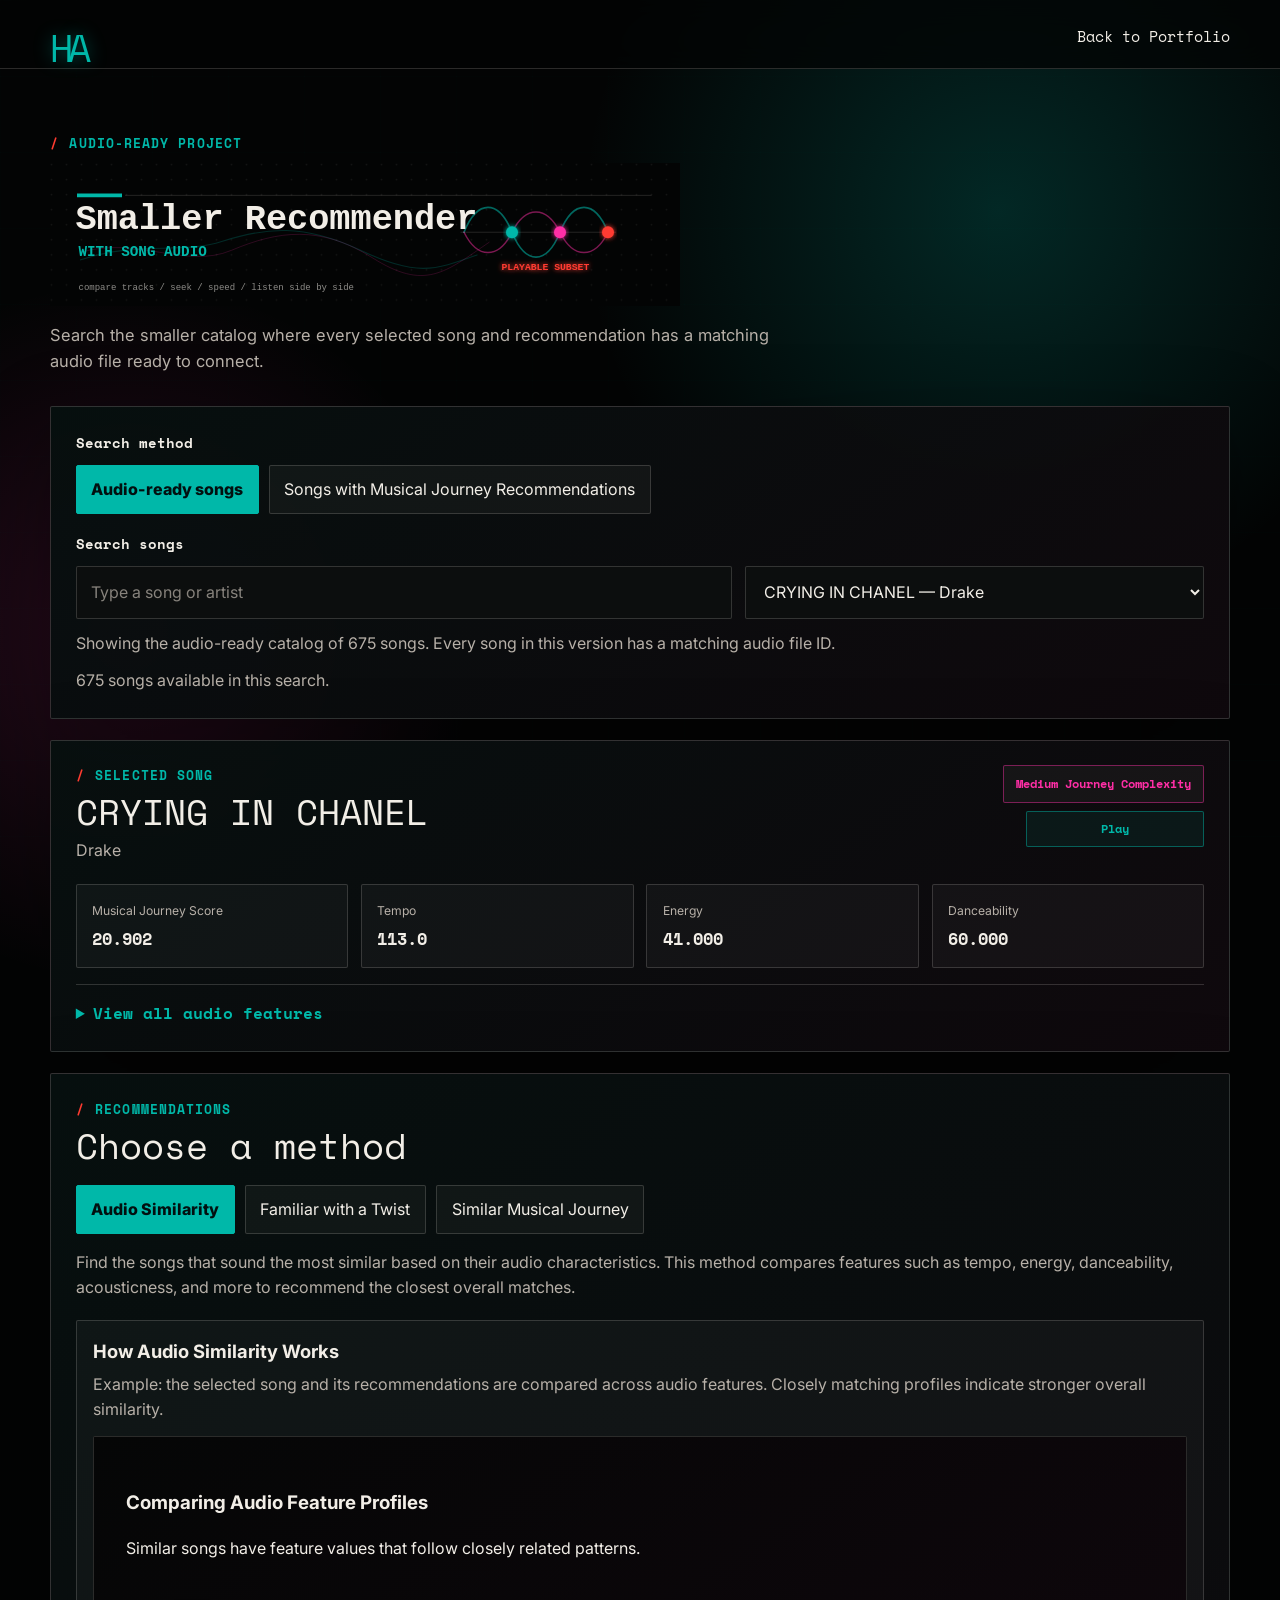
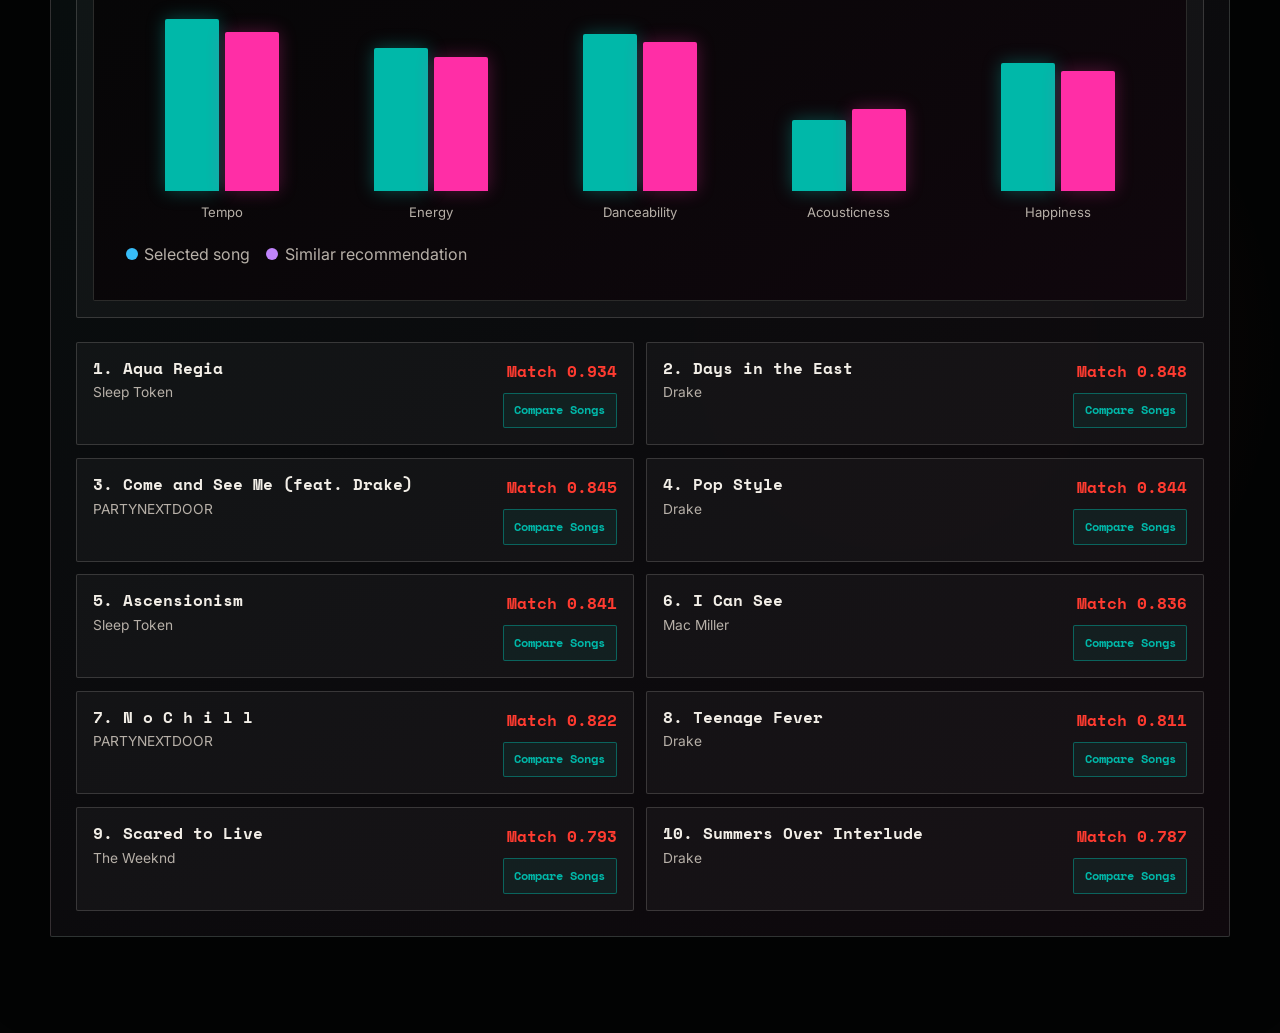
==== commit b61bc072: "Add recommender title art and feature comparison" ====
--- a/recommender-audio/index.html
+++ b/recommender-audio/index.html
@@ -8,7 +8,7 @@
   <link rel="preconnect" href="https://fonts.googleapis.com">
   <link rel="preconnect" href="https://fonts.gstatic.com" crossorigin>
   <link href="https://fonts.googleapis.com/css2?family=Inter:wght@300;400;500;600;700;800&family=Space+Mono:wght@400;700&display=swap" rel="stylesheet">
-  <link rel="stylesheet" href="recommender.css?v=compare-drawer-1">
+  <link rel="stylesheet" href="recommender.css?v=compare-ux-1">
   <style>
     .search-mode-row { display:flex; flex-wrap:wrap; gap:.65rem; margin-bottom:1.2rem; }
     .search-mode { min-height:40px; padding:.68rem .9rem; border:1px solid var(--border); border-radius:2px; color:var(--text); background:rgba(242,238,231,.04); cursor:pointer; }
@@ -63,7 +63,9 @@
   <main class="rec-container">
     <section class="intro">
       <p class="eyebrow">Audio-Ready Project</p>
-      <h1>Audio-Ready Music Recommendations</h1>
+      <h1 class="hero-title">
+        <img class="hero-title-image" src="title-audio-recommender.svg" alt="Smaller Recommender with Song Audio">
+      </h1>
       <p>Search the smaller catalog where every selected song and recommendation has a matching audio file ready to connect.</p>
     </section>
 
@@ -96,6 +98,7 @@
         <article class="stat-card"><span>Energy</span><strong id="energy-value">Unavailable</strong></article>
         <article class="stat-card"><span>Danceability</span><strong id="danceability-value">Unavailable</strong></article>
       </div>
+      <div id="song-comparison" class="song-comparison hidden"></div>
       <details class="feature-details"><summary>View all audio features</summary><div id="feature-grid" class="feature-grid"></div></details>
     </section>
 
@@ -232,6 +235,6 @@
     </section>
   </main>
   <script src="audio-config.js?v=audio-player-1"></script>
-  <script src="recommender.js?v=compare-drawer-1"></script>
+  <script src="recommender.js?v=compare-ux-1"></script>
 </body>
 </html>
--- a/recommender-audio/recommender.css
+++ b/recommender-audio/recommender.css
@@ -119,13 +119,15 @@
 }
 
 .intro h1 {
-  margin: 0.45rem 0 1rem;
-  color: var(--text);
-  font-family: "Space Mono", monospace;
-  font-size: clamp(2.4rem, 6.5vw, 5.6rem);
-  font-weight: 400;
-  line-height: 1;
-  letter-spacing: 0.02em;
+  margin: 0.55rem 0 1rem;
+  width: min(100%, 630px);
+  line-height: 0;
+}
+
+.hero-title-image {
+  display: block;
+  width: 100%;
+  height: auto;
 }
 
 .intro p:last-child {
@@ -311,6 +313,132 @@
   margin-top: 1rem;
   border-top: 1px solid var(--border);
   padding-top: 1rem;
+}
+
+.song-comparison {
+  margin-top: 1rem;
+  padding-top: 1rem;
+  border-top: 1px solid var(--border);
+}
+
+.comparison-header {
+  display: flex;
+  justify-content: space-between;
+  align-items: flex-start;
+  gap: 1rem;
+  margin-bottom: 0.9rem;
+}
+
+.comparison-header h3 {
+  margin: 0.35rem 0 0;
+  color: var(--text);
+  font-family: "Space Mono", monospace;
+  font-size: 1.1rem;
+  font-weight: 400;
+}
+
+.comparison-action {
+  min-height: 38px;
+  padding: 0.5rem 0.75rem;
+  border: 1px solid rgba(0,184,169,0.45);
+  border-radius: 2px;
+  color: var(--teal);
+  background: rgba(0,184,169,0.08);
+  font-family: "Space Mono", monospace;
+  font-size: 0.74rem;
+  font-weight: 700;
+  cursor: pointer;
+}
+
+.comparison-action:hover {
+  border-color: var(--magenta);
+  color: var(--text);
+  background: rgba(255,46,166,0.12);
+}
+
+.comparison-grid {
+  display: grid;
+  grid-template-columns: repeat(2, minmax(0, 1fr));
+  gap: 0.85rem;
+}
+
+.comparison-card {
+  min-width: 0;
+  padding: 0.95rem;
+  border: 1px solid rgba(242,238,231,0.16);
+  border-radius: 2px;
+  background:
+    linear-gradient(145deg, rgba(0,184,169,0.055), rgba(255,46,166,0.045)),
+    rgba(3,4,4,0.62);
+}
+
+.comparison-card.selectable {
+  cursor: pointer;
+  transition: border-color 0.22s ease, background 0.22s ease, transform 0.22s ease;
+}
+
+.comparison-card.selectable:hover,
+.comparison-card.selectable:focus-visible {
+  border-color: rgba(255,46,166,0.58);
+  background:
+    linear-gradient(145deg, rgba(0,184,169,0.08), rgba(255,46,166,0.085)),
+    rgba(3,4,4,0.74);
+  transform: translateY(-2px);
+}
+
+.comparison-label {
+  display: block;
+  color: var(--teal);
+  font-family: "Space Mono", monospace;
+  font-size: 0.72rem;
+  font-weight: 700;
+  text-transform: uppercase;
+}
+
+.comparison-card h4 {
+  margin: 0.45rem 0 0;
+  overflow-wrap: anywhere;
+  color: var(--text);
+  font-family: "Space Mono", monospace;
+  font-size: 1rem;
+  font-weight: 400;
+  line-height: 1.25;
+}
+
+.comparison-card p {
+  margin: 0.25rem 0 0.75rem;
+  color: var(--muted);
+  font-size: 0.86rem;
+}
+
+.comparison-features {
+  display: grid;
+  gap: 0.42rem;
+}
+
+.comparison-feature {
+  display: flex;
+  justify-content: space-between;
+  gap: 0.8rem;
+  padding: 0.45rem 0;
+  border-top: 1px solid rgba(242,238,231,0.09);
+}
+
+.comparison-feature span {
+  color: var(--muted);
+  font-size: 0.78rem;
+}
+
+.comparison-feature strong {
+  flex: 0 0 auto;
+  color: var(--text);
+  font-family: "Space Mono", monospace;
+  font-size: 0.82rem;
+  font-weight: 700;
+}
+
+.comparison-feature.emphasized strong {
+  color: var(--red);
 }
 
 .feature-details summary {
@@ -717,6 +845,10 @@
     grid-template-columns: 1fr;
   }
 
+  .comparison-grid {
+    grid-template-columns: 1fr;
+  }
+
   .compare-grid {
     grid-template-columns: 1fr;
   }
@@ -746,8 +878,6 @@
 
   .intro h1 {
     max-width: 100%;
-    font-size: clamp(1.75rem, 8.7vw, 2.35rem);
-    overflow-wrap: anywhere;
   }
 
   .song-heading {
@@ -776,6 +906,10 @@
     width: 100%;
   }
 
+  .comparison-header {
+    flex-direction: column;
+  }
+
   .recommendation-card {
     align-items: flex-start;
   }
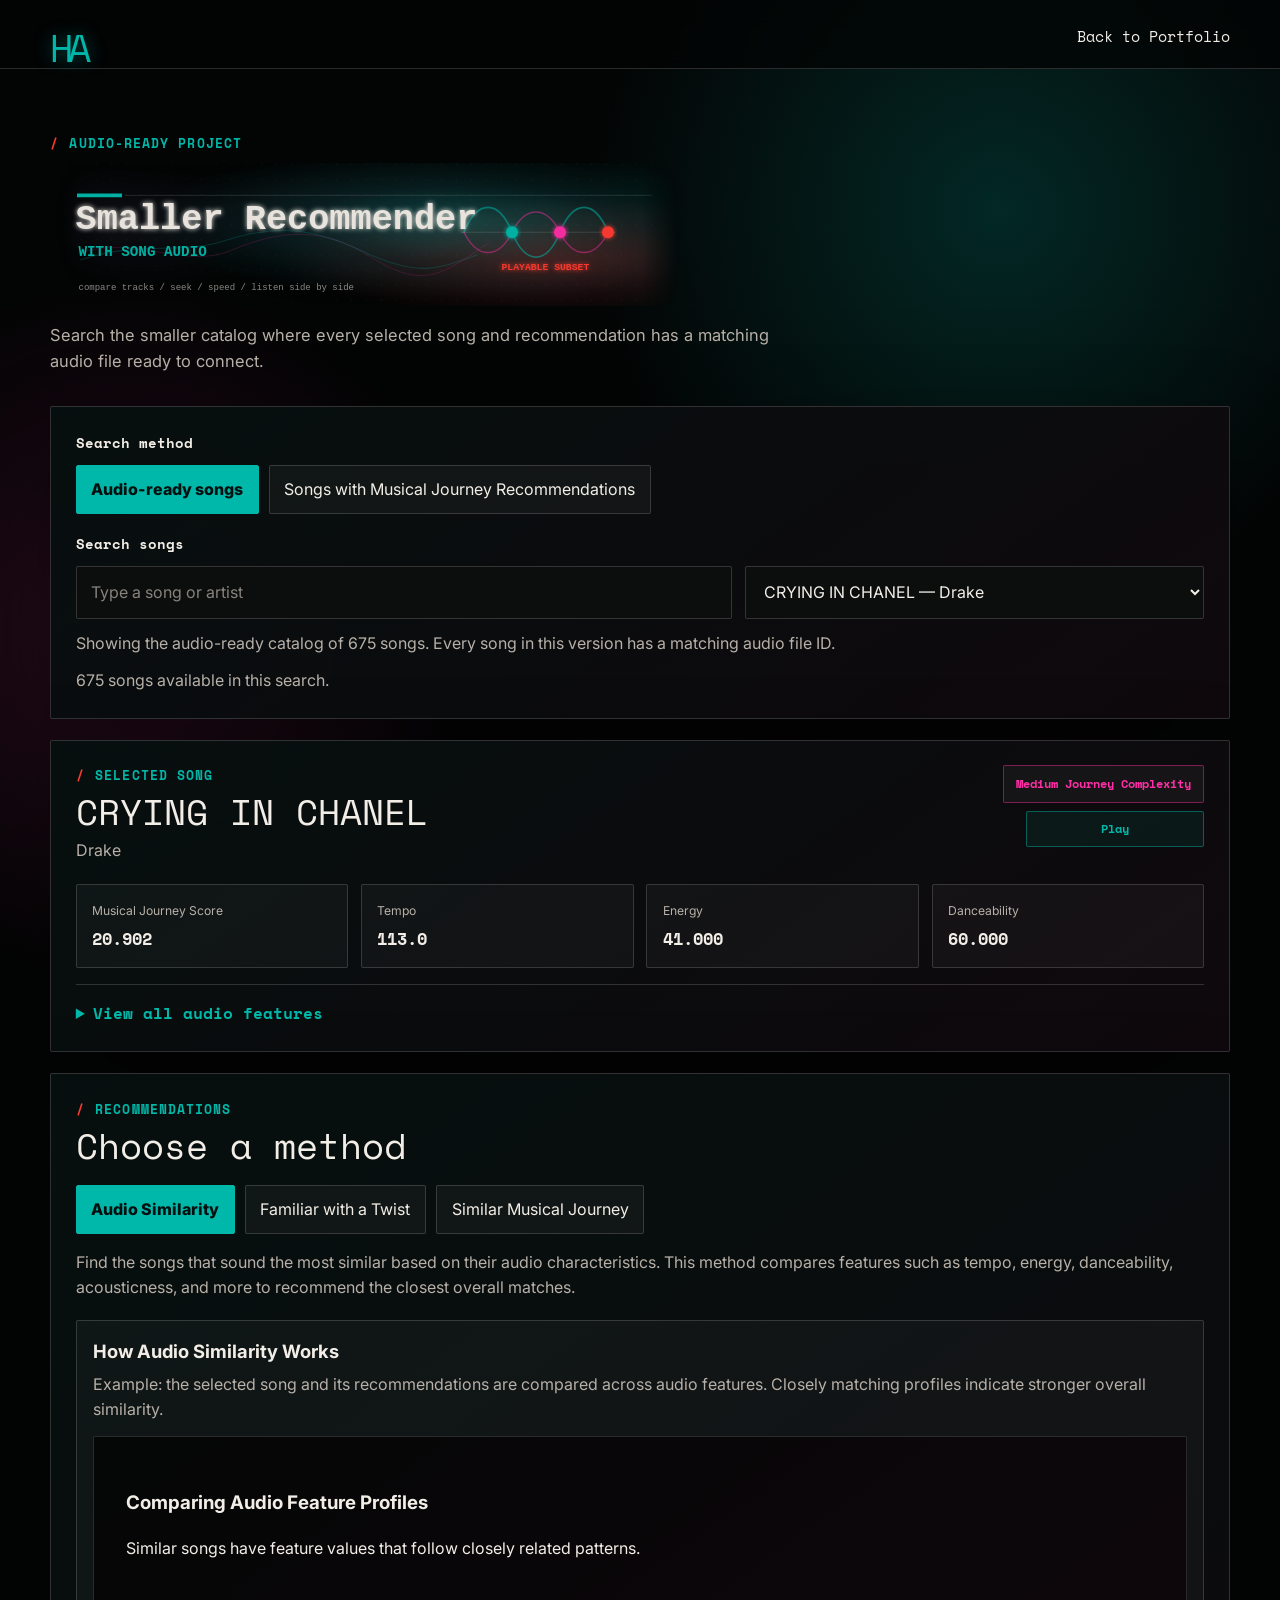
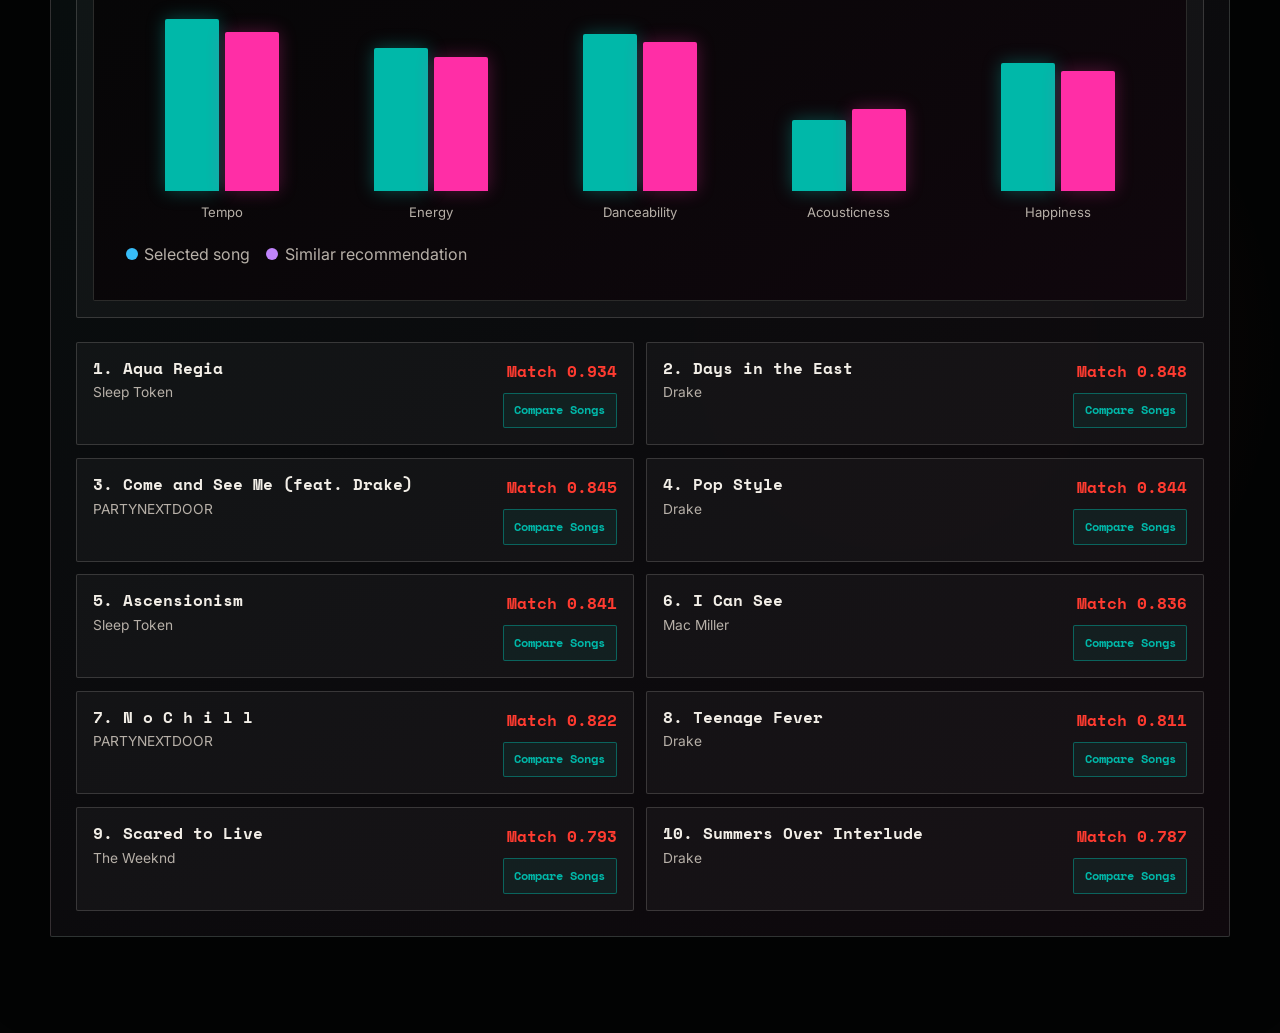
==== commit 854d7b2b: "Refine recommender hero art and method copy" ====
--- a/recommender-audio/index.html
+++ b/recommender-audio/index.html
@@ -8,7 +8,7 @@
   <link rel="preconnect" href="https://fonts.googleapis.com">
   <link rel="preconnect" href="https://fonts.gstatic.com" crossorigin>
   <link href="https://fonts.googleapis.com/css2?family=Inter:wght@300;400;500;600;700;800&family=Space+Mono:wght@400;700&display=swap" rel="stylesheet">
-  <link rel="stylesheet" href="recommender.css?v=compare-ux-1">
+  <link rel="stylesheet" href="recommender.css?v=hero-blend-1">
   <style>
     .search-mode-row { display:flex; flex-wrap:wrap; gap:.65rem; margin-bottom:1.2rem; }
     .search-mode { min-height:40px; padding:.68rem .9rem; border:1px solid var(--border); border-radius:2px; color:var(--text); background:rgba(242,238,231,.04); cursor:pointer; }
@@ -64,7 +64,7 @@
     <section class="intro">
       <p class="eyebrow">Audio-Ready Project</p>
       <h1 class="hero-title">
-        <img class="hero-title-image" src="title-audio-recommender.svg" alt="Smaller Recommender with Song Audio">
+        <img class="hero-title-image" src="title-audio-recommender.svg?v=hero-blend-1" alt="Smaller Recommender with Song Audio">
       </h1>
       <p>Search the smaller catalog where every selected song and recommendation has a matching audio file ready to connect.</p>
     </section>
@@ -135,7 +135,7 @@
           <div id="unique-graphic" class="method-graphic svg-explainer">
             <svg viewBox="0 0 760 500" role="img" aria-labelledby="uniqueSvgTitle uniqueSvgDesc">
               <title id="uniqueSvgTitle">Familiar with a Twist recommendation example</title>
-              <desc id="uniqueSvgDesc">A one-quadrant scatter plot of all songs. Ten equal red circles form a local cluster of the most similar sounding songs. A dashed yellow arrow points to the red point furthest toward the top right.</desc>
+              <desc id="uniqueSvgDesc">A scatter plot of songs projected into uniqueness space. Red circles represent the 50 songs that sound most similar structurally to the selected song. A dashed yellow arrow points to the song furthest from the origin.</desc>
               <defs>
                 <marker id="uniqueArrow" markerWidth="12" markerHeight="12" refX="10" refY="6" orient="auto"><path d="M0,0 L12,6 L0,12 Z" fill="#fbbf24"/></marker>
                 <filter id="redGlow"><feGaussianBlur stdDeviation="3" result="b"/><feMerge><feMergeNode in="b"/><feMergeNode in="SourceGraphic"/></feMerge></filter>
@@ -148,6 +148,8 @@
               <g transform="translate(82,92)">
                 <line x1="0" y1="270" x2="520" y2="270" class="svg-axis"/>
                 <line x1="0" y1="270" x2="0" y2="0" class="svg-axis"/>
+                <circle cx="0" cy="270" r="5" fill="#f8fafc"/>
+                <text x="12" y="264" class="svg-small">Origin</text>
                 <g class="svg-grid">
                   <line x1="0" y1="216" x2="520" y2="216"/><line x1="0" y1="162" x2="520" y2="162"/><line x1="0" y1="108" x2="520" y2="108"/><line x1="0" y1="54" x2="520" y2="54"/>
                   <line x1="104" y1="0" x2="104" y2="270"/><line x1="208" y1="0" x2="208" y2="270"/><line x1="312" y1="0" x2="312" y2="270"/><line x1="416" y1="0" x2="416" y2="270"/>
@@ -161,19 +163,20 @@
                 </g>
                 <path d="M505 50 C478 66 452 91 426 125" fill="none" stroke="#fbbf24" stroke-width="3" stroke-dasharray="8 7" marker-end="url(#uniqueArrow)" filter="url(#yellowGlow)"/>
                 <text x="342" y="30" fill="#fbbf24" style="font:700 15px Inter,sans-serif">Recommended song</text>
-                <text x="342" y="48" class="svg-small">Furthest along both axes among</text>
-                <text x="342" y="63" class="svg-small">the 10 most similar sounding songs</text>
-                <text x="430" y="298" class="svg-small">More unique on X axis →</text>
-                <text x="-205" y="-22" class="svg-small" transform="rotate(-90)">More unique on Y axis →</text>
+                <text x="342" y="48" class="svg-small">Furthest from the origin among</text>
+                <text x="342" y="63" class="svg-small">similar candidates in audio-feature space</text>
+                <text x="430" y="298" class="svg-small">Asymmetry dimension X →</text>
+                <text x="-205" y="-22" class="svg-small" transform="rotate(-90)">Asymmetry dimension Y →</text>
               </g>
 
               <g transform="translate(82,390)">
                 <circle cx="0" cy="0" r="6" fill="#6b7280"/><text x="14" y="4" class="svg-small">All songs</text>
-                <circle cx="130" cy="0" r="7" fill="#ef4444"/><text x="145" y="4" class="svg-small">10 most similar sounding songs</text>
+                <circle cx="130" cy="0" r="7" fill="#ef4444"/><text x="145" y="4" class="svg-small">similar audio candidates</text>
               </g>
-              <text x="82" y="432" class="svg-subtitle">Gray points represent all songs. Red points represent the 10 songs that sound most similar.</text>
-              <text x="82" y="453" class="svg-subtitle">The recommendation is the red song furthest along both axes within that local cluster.</text>
-              <text x="82" y="474" fill="#f8fafc" style="font:700 13px Inter,sans-serif">This gives you a familiar song with a unique twist.</text>
+              <text x="82" y="420" class="svg-subtitle">Gray points represent all songs. Red points represent the 50 songs that sound</text>
+              <text x="82" y="440" class="svg-subtitle">most similar structurally to the selected song. We place those songs in</text>
+              <text x="82" y="460" class="svg-subtitle">uniqueness space (Statistical Technique: Projection Pursuit), then choose</text>
+              <text x="82" y="480" fill="#f8fafc" style="font:700 13px Inter,sans-serif">the song that is furthest from the origin.</text>
             </svg>
           </div>
 
@@ -235,6 +238,6 @@
     </section>
   </main>
   <script src="audio-config.js?v=audio-player-1"></script>
-  <script src="recommender.js?v=compare-ux-1"></script>
+  <script src="recommender.js?v=origin-copy-2"></script>
 </body>
 </html>
--- a/recommender-audio/recommender.css
+++ b/recommender-audio/recommender.css
@@ -128,6 +128,10 @@
   display: block;
   width: 100%;
   height: auto;
+  opacity: 0.96;
+  filter: drop-shadow(0 0 28px rgba(0,184,169,0.22)) drop-shadow(0 0 24px rgba(255,46,166,0.14));
+  -webkit-mask-image: linear-gradient(90deg, transparent 0, #000 4%, #000 94%, transparent 100%);
+  mask-image: linear-gradient(90deg, transparent 0, #000 4%, #000 94%, transparent 100%);
 }
 
 .intro p:last-child {
